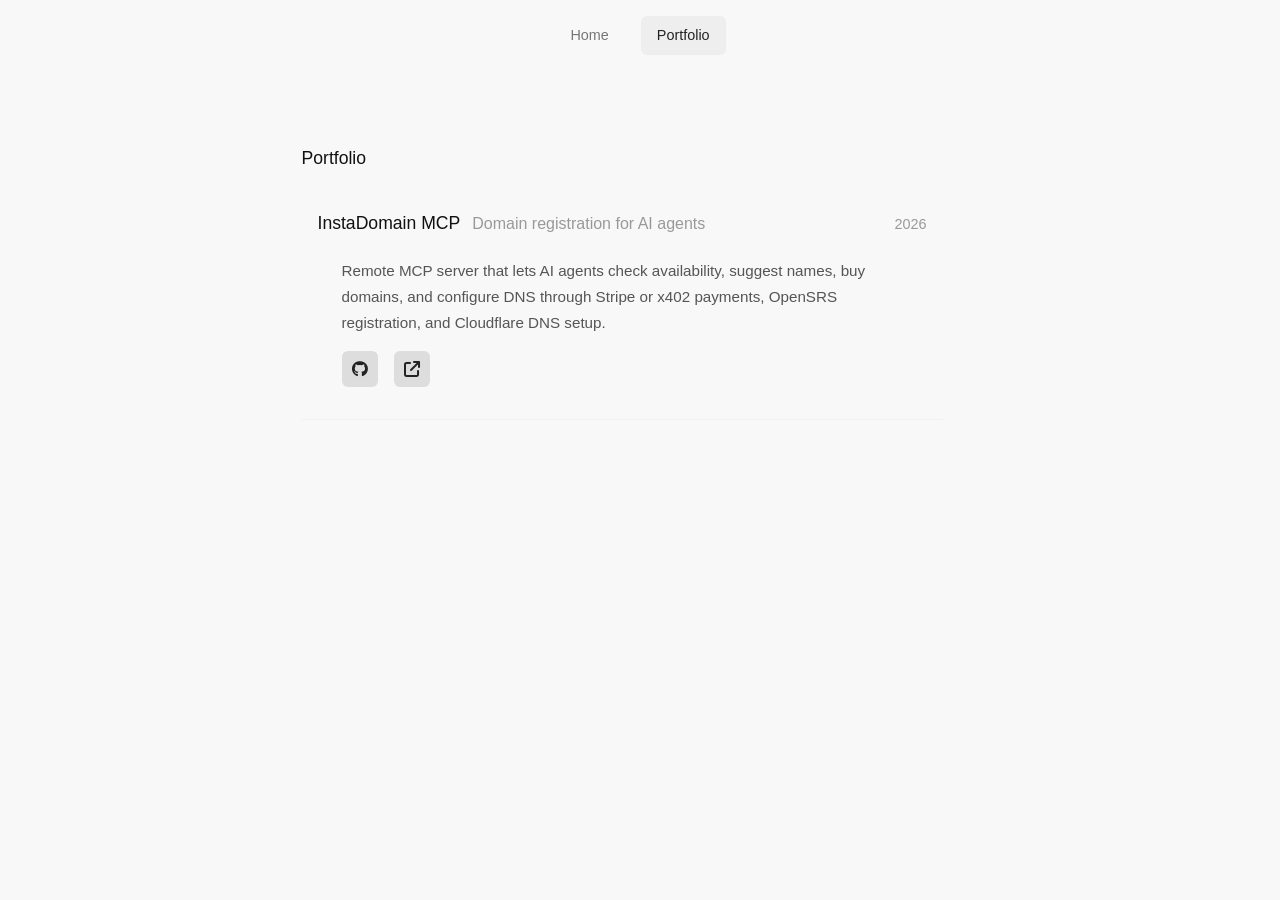
==== projects.html @ 84f339f7 "feat: add portfolio page" ====
<!DOCTYPE html>
<html lang="en">
<head>
    <meta charset="UTF-8">
    <meta name="viewport" content="width=device-width, initial-scale=1.0">
    <title>Portfolio | Nach Dakwale</title>
    <meta name="description" content="A portfolio of projects by Nach Dakwale, including AI, developer products, and payments work.">
    <meta property="og:title" content="Portfolio | Nach Dakwale">
    <meta property="og:description" content="Projects by Nach Dakwale across AI, developer products, and payments.">
    <meta property="og:type" content="website">
    <meta property="og:url" content="https://nachdakwale.com/projects.html">
    <link rel="canonical" href="https://nachdakwale.com/projects.html">
    <link rel="icon" href="data:image/svg+xml,<svg xmlns='http://www.w3.org/2000/svg' viewBox='0 0 100 100'><text y='.9em' font-size='90'>🤖</text></svg>" type="image/svg+xml">
    <link rel="stylesheet" href="styles/main.css">
    <link rel="stylesheet" href="https://cdnjs.cloudflare.com/ajax/libs/font-awesome/6.5.2/css/all.min.css">
</head>
<body>
    <nav class="top-nav" aria-label="Primary navigation">
        <a href="index.html">Home</a>
        <a href="projects.html" class="active">Portfolio</a>
    </nav>

    <main class="container">
        <h1 class="page-title">Portfolio</h1>

        <ul class="project-list">
            <li class="project-item active" data-project-id="instadomain-mcp">
                <button class="project-header" type="button" aria-expanded="true">
                    <span class="project-name">InstaDomain MCP</span>
                    <span class="project-desc">Domain registration for AI agents</span>
                    <span class="project-year">2026</span>
                </button>
                <div class="project-details">
                    <p>
                        Remote MCP server that lets AI agents check availability, suggest names,
                        buy domains, and configure DNS through Stripe or x402 payments, OpenSRS
                        registration, and Cloudflare DNS setup.
                    </p>
                    <div class="project-detail-links">
                        <a class="detail-link" href="https://github.com/nach-dakwale/instadomain-mcp" target="_blank" rel="noopener noreferrer" title="GitHub" aria-label="InstaDomain MCP on GitHub">
                            <i class="fab fa-github"></i>
                        </a>
                        <a class="detail-link" href="https://instadomain.fly.dev/" target="_blank" rel="noopener noreferrer" title="Website" aria-label="InstaDomain website">
                            <i class="fas fa-arrow-up-right-from-square"></i>
                        </a>
                    </div>
                </div>
            </li>
        </ul>
    </main>

    <script src="js/main.js"></script>
</body>
</html>
---- styles/main.css ----
/* Reset and Base Styles */
* {
    margin: 0;
    padding: 0;
    box-sizing: border-box;
}

html {
    font-size: 16px; /* Base font size */
}

body {
    font-family: -apple-system, BlinkMacSystemFont, "Segoe UI", Roboto, Helvetica, Arial, sans-serif, "Apple Color Emoji", "Segoe UI Emoji", "Segoe UI Symbol";
    background-color: #f8f8f8; /* Light grey background like screenshot */
    color: #333; /* Default text color */
    line-height: 1.6;
    padding-top: 80px; /* Space for fixed nav */
}

@keyframes fadeIn {
    from { opacity: 0; transform: translateY(10px); }
    to   { opacity: 1; transform: translateY(0); }
}

@keyframes fadeOut {
    from { opacity: 1; transform: translateY(0); }
    to   { opacity: 0; transform: translateY(-10px); }
}

/* Top Navigation */
.top-nav {
    position: fixed; /* Fixed at top */
    top: 0;
    left: 0;
    width: 100%;
    display: flex;
    justify-content: center; /* Keep nav centered for now */
    padding: 1rem 0; /* Restore original padding */
    background-color: rgba(248, 248, 248, 0.9); /* Semi-transparent background */
    backdrop-filter: blur(5px);
    z-index: 100;
}

.top-nav a {
    text-decoration: none;
    color: #777; /* Lighter grey for inactive nav links */
    padding: 0.5rem 1rem; /* Restore original padding */
    margin: 0 0.5rem;
    border-radius: 6px;
    font-size: 0.9rem;
    transition: background-color 0.2s ease, color 0.2s ease; /* Restore background-color transition */
}

.top-nav a:hover {
    color: #222; /* Darker grey/black on hover */
}

.top-nav a.active {
    background-color: #eee; /* Restore background for active link */
    color: #222; /* Darker text for active link */
}

/* Main container */
.container {
    max-width: 705px; /* Match expanded image cluster with its padding (685px + 2*10px) */
    margin: 2rem auto; 
    padding: 2rem;
    text-align: left; 
    position: relative; 
    left: -18px; /* Shift entire container left further */
}

/* Add fade-out animation for container */
.container.fade-out {
    animation: fadeOut 0.4s ease-in forwards;
}

/* Add fade-in animation for container */
.container.fade-in {
    animation: fadeIn 0.5s ease-out forwards;
    opacity: 0; /* Start transparent */
}

/* Image Cluster - Initial State */
.image-cluster {
    position: relative; 
    height: 145px; 
    width: 210px; /* Increased initial width */
    margin-bottom: 1.5rem; 
    margin-left: 0; /* Revert to left alignment */
    margin-right: 0; /* Revert to left alignment */
    cursor: pointer; 
    padding: 5px; 
    border-radius: 8px; 
    transition: background-color 0.4s ease, padding 0.4s ease, width 0.4s ease;
}

.cluster-img {
    position: absolute;
    /* Final size set initially */
    width: 125px; 
    height: 125px; 
    border-radius: 6px; 
    box-shadow: 0 3px 9px rgba(0,0,0,0.18);
    object-fit: cover;
    transform-origin: center center; 
    /* Animate only transform and opacity for performance */
    transition: transform 0.4s cubic-bezier(0.25, 0.8, 0.25, 1), 
                opacity 0.4s ease; 
    will-change: transform, opacity;
    backface-visibility: hidden; 
    opacity: 0.9; 
    /* Set base left/top - these won't animate */
    left: 0; 
    top: 10px; /* Baseline top */
}

/* Initial scale and transform - Increased horizontal spacing */
.cluster-img.img-1 { transform: scale(0.6) rotate(-12deg) translate(-20px, 20px); z-index: 1; }
.cluster-img.img-2 { transform: scale(0.6) rotate(5deg)   translate(40px, 10px);  z-index: 2; }
.cluster-img.img-3 { transform: scale(0.6) rotate(-6deg)  translate(100px, 30px); z-index: 3; }
.cluster-img.img-4 { transform: scale(0.6) rotate(10deg)  translate(160px, 5px); z-index: 4; } /* Moved up (reduced Y translate) */
.cluster-img.img-5 { transform: scale(0.6) rotate(-8deg)  translate(200px, 40px); z-index: 5; } /* Moved down further */

/* Image Cluster - Expanded State */
.image-cluster.expanded {
    background-color: #eee; 
    padding: 10px; 
    width: 685px; /* Adjusted for 5 images: (5*125) + (6*10) = 625 + 60 = 685px */
    height: 145px; 
    /* margin-left: auto; Ensure the expanded cluster is centered */
    /* margin-right: auto; Ensure the expanded cluster is centered */
    /* position: relative; Added for manual adjustment */
    /* left: -15px; Shift left for better visual centering with nav */
}

.image-cluster.expanded .cluster-img {
    /* Final width/height are already set */
    opacity: 1;
    box-shadow: 0 5px 12px rgba(0,0,0,0.18); 
    /* Calculate final transform: translate to position + scale(1) + rotate(0) */
    /* transition and will-change are already set on the base .cluster-img */
}

/* Final positions defined purely by transform - adjusted for 550px total width */
.image-cluster.expanded .cluster-img.img-1 { transform: translate(10px, 0px)  scale(1) rotate(0deg); } 
.image-cluster.expanded .cluster-img.img-2 { transform: translate(145px, 0px) scale(1) rotate(0deg); } /* 10 + 125 + 10 */
.image-cluster.expanded .cluster-img.img-3 { transform: translate(280px, 0px) scale(1) rotate(0deg); } /* 145 + 125 + 10 */
.image-cluster.expanded .cluster-img.img-4 { transform: translate(415px, 0px) scale(1) rotate(0deg); } /* 280 + 125 + 10 */
.image-cluster.expanded .cluster-img.img-5 { transform: translate(550px, 0px) scale(1) rotate(0deg); } /* 415 + 125 + 10 */

/* Name Heading */
.main-name {
    font-size: 1.0rem; /* Reduced size */
    font-weight: 500; /* Standard weight */
    margin-bottom: 0.5rem; /* Reduced spacing */
    color: #111;
    text-align: left; /* Explicitly left */
}

/* Introduction Text */
.intro-text {
    font-size: 0.95rem; /* Slightly smaller */
    color: #999; /* Lighter grey */
    margin-bottom: 1rem; /* Reduced spacing */
    line-height: 1.6; /* Adjusted line height */
    text-align: left; /* Explicitly left */
}

/* Social Icons */
.social-icons {
    display: flex;
    justify-content: flex-start; /* Align icons to the left */
    gap: 1.2rem; /* Adjusted gap */
}

.social-icons a {
    color: #777; /* Default color for Font Awesome icons */
    font-size: 1.19rem; /* Size for Font Awesome icons */
    transition: color 0.2s ease; /* Keep only color transition */
    display: inline-flex;
    align-items: center;
    text-decoration: none;
    line-height: 1; /* Prevent extra line height */
}

.social-icons a:hover {
    color: #222; /* Hover color for Font Awesome */
    text-decoration: none; /* Ensure no underline on hover */
}

/* Responsive Adjustments */
@media (max-width: 768px) {
    body {
        padding-top: 70px;
    }
    .container {
        padding: 1.5rem;
        margin-top: 1rem;
    }
    .main-name {
        font-size: 2rem; /* Adjusted */
    }
    .intro-text {
        font-size: 0.9rem; /* Adjusted */
    }
    .social-icons {
        gap: 1rem;
    }
    .social-icons a {
        font-size: 1.2rem; 
    }
    .top-nav a {
        padding: 0.4rem 0.8rem;
        font-size: 0.85rem;
    }
}

@media (max-width: 480px) {
     .main-name {
        font-size: 1.8rem; /* Adjusted */
    }
     .intro-text {
        font-size: 0.85rem; /* Adjusted */
    }
}

/* --- Modal Styles --- */

.modal {
    display: none; /* Hidden by default */
    position: fixed;
    z-index: 1000;
    left: 0;
    top: 0;
    width: 100%;
    height: 100%;
    align-items: center;
    justify-content: center;
    background-color: transparent; /* Explicitly transparent */
}

.modal.modal-active {
    display: flex; /* Show modal */
}

.modal-overlay {
    position: fixed;
    left: 0;
    top: 0;
    width: 100%;
    height: 100%;
    background-color: rgba(0, 0, 0, 0.7); /* Dark semi-transparent overlay */
    z-index: 1001;
}

.modal-content {
    position: relative;
    background-color: transparent; /* Ensure transparent */
    margin: auto;
    padding: 0;
    border-radius: 0;
    max-width: 90%;
    max-height: 90%;
    z-index: 1002;
    text-align: center;
    animation: modalFadeIn 0.3s ease-out;
    display: flex;
    flex-direction: column;
    align-items: center;
}

.modal-close {
    display: none; /* Remove close button */
}

.modal-image {
    display: block;
    max-width: 100%;
    max-height: 75vh; 
    margin: 0 auto 10px auto; 
    border-radius: 6px; /* Increased rounding */
    border: none; /* Explicitly remove border */
    box-shadow: none; /* Explicitly remove shadow */
}

.modal-description {
    font-size: 0.85rem; 
    color: #fff; 
    background-color: rgba(0, 0, 0, 0.4); /* Lighter dark background */
    padding: 6px 12px; 
    border-radius: 4px; 
    margin-bottom: 15px; 
    display: inline-block; 
    max-width: 80%; 
}

/* Container for Nav buttons */
.modal-nav-container {
    display: flex;
    justify-content: center;
    gap: 30px; 
    width: 100%;
    flex-shrink: 0; /* Prevent shrinking/growing unexpectedly */
}

.modal-nav {
    position: static; /* Remove absolute positioning */
    transform: none; /* Remove translateY */
    background-color: transparent; /* No background */
    color: #fff; /* White arrow */
    border: none;
    padding: 5px; /* Minimal padding */
    font-size: 24px; /* Keep for reference, but SVG size is controlled below */
    cursor: pointer;
    border-radius: 0;
    transition: color 0.2s ease; 
    z-index: 1003;
}

.modal-nav:hover {
    background-color: transparent; /* Ensure no background on hover */
    color: #ccc; /* Slightly lighter white on hover */
}

/* Keyframe for fade-in */
@keyframes modalFadeIn {
    from { opacity: 0; transform: translateY(-20px); } /* Removed scale */
    to { opacity: 1; transform: translateY(0); }
}


/* Ensure links around images don't add extra style */
.cluster-link {
    display: block; /* Make link take up image space */
    line-height: 0; /* Prevent extra space */
    text-decoration: none;
}

/* Optional: Add slight visual cue on image hover */
.cluster-link:hover .cluster-img {
    /* Example: slight brightness change */
     filter: brightness(1.05);
}

.modal-arrow-svg {
    width: 24px; /* Control SVG size */
    height: 24px;
    display: block; /* Ensure proper layout */
}

/* --- Blog Page Styles --- */

/* Increased specificity */
ul.blog-post-list {
    list-style: none;
    padding: 0;
    margin: 0 0 2rem 0; /* Add some bottom margin */
}

.blog-post-item {
    border-bottom: 1px solid #f0f0f0; 
}

.blog-post-item:last-child {
    border-bottom: none;
}

/* Re-add link class for specificity */
.blog-post-item a.post-link {
    display: block;
    text-decoration: none;
    color: inherit;
    border-radius: 6px;
    transition: background-color 0.2s ease;
    padding: 0.75rem 0; /* Add vertical padding to link */
}

/* Re-add hover style for link */
.blog-post-item a.post-link:hover {
    background-color: #f0f0f0; 
}

.post-header {
    display: flex;
    justify-content: space-between;
    align-items: flex-start;
    cursor: pointer; 
    padding: 0 1rem; /* Remove vertical padding, keep horizontal */
    margin-bottom: 0; 
}

.post-title {
    font-weight: 500; 
    font-size: 1.1rem; 
    color: #111 !important; /* Keep override for now */
    margin-right: 1rem; 
}

.post-date {
    font-size: 0.85rem;
    color: #999; 
    flex-shrink: 0; 
}

/* Restore styling for excerpt on list page */
.post-excerpt {
    font-size: 0.95rem;
    color: #555; 
    line-height: 1.5; 
    margin: 0 1rem 0.25rem 1rem; /* Adjust bottom margin for single line */
    /* Single Line Clamping */
    white-space: nowrap; 
    overflow: hidden;
    text-overflow: ellipsis;
    /* Remove multi-line specific properties */
    /* display: -webkit-box; */ 
    /* -webkit-line-clamp: 1; */
    /* -webkit-box-orient: vertical; */ 
}

/* Remove .post-details hidden/active styles */
/* Remove .post-details p styles */

/* --- Full Blog Post Styles --- */
.blog-post-full {
    margin-bottom: 2rem;
}

.post-full-header {
    border-bottom: 1px solid #eee;
    margin-bottom: 1.5rem;
    padding-bottom: 1rem;
}

.post-full-title {
    font-size: 1.8rem;
    color: #111;
    margin-bottom: 0.5rem;
    font-weight: 600;
}

.post-full-date {
    font-size: 0.9rem;
    color: #777;
    margin: 0;
}

.post-full-content p {
    margin-bottom: 1.25rem;
    line-height: 1.7;
    color: #333;
}

/* Style for back link */
.container > p > a {
    color: #555;
    text-decoration: none;
}
.container > p > a:hover {
    text-decoration: underline;
}

/* --- Work/Projects Page Styles --- */

.page-title {
    font-size: 1.1rem; /* Further reduced size */
    font-weight: 400; /* Normal weight */
    color: #111;
    margin-bottom: 1.8rem; /* Slightly adjusted margin */
    text-align: left;
}

.project-list {
    list-style: none;
    padding: 0;
    margin: 0;
}

.project-item {
    padding: 0.5rem 1rem; /* Restore vertical padding */
    border-bottom: 1px solid #f0f0f0; 
    transition: background-color 0.2s ease; /* Only transition background */
    /* Removed display: grid */
    /* Removed grid-template-rows */
    /* Removed row-gap */
}

.project-item:hover {
    background-color: #f0f0f0; 
    border-radius: 6px; 
}

.project-header {
    display: flex; 
    align-items: baseline; 
    padding: 0; /* Remove padding from header */
    cursor: pointer; 
    width: 100%; 
    border: 0;
    background: transparent;
    font: inherit;
    text-align: left;
    /* Removed grid-row */
}

.project-item:last-child {
    /* No longer needed as base border is removed */
    /* border-bottom: none; */ 
}

.project-name {
    font-weight: 400; /* Match page title weight (Normal) */
    font-size: 1.1rem; /* Match page title size */
    color: #111;
    flex-shrink: 0; 
    margin-right: 0.75rem;
}

.project-desc {
    font-size: 1rem;
    color: #999; 
    margin-right: 1rem;
    white-space: nowrap; 
    overflow: hidden; 
    text-overflow: ellipsis; 
    flex-grow: 1; /* Added to push year to the right */
}

.project-spacer {
    /* Styles commented out or removed */
    display: none; 
}

.project-year {
    font-size: 0.9rem;
    color: #999; 
    flex-shrink: 0; 
    margin-left: 1rem; /* Added left margin for spacing */
}

/* Styles for hidden details section */
.project-details {
    max-height: 0; 
    overflow: hidden; 
    padding: 0 1.5rem; 
    margin-top: 0; 
    transition: max-height 0.35s cubic-bezier(0.4, 0, 0.2, 1), margin-top 0.35s cubic-bezier(0.4, 0, 0.2, 1); /* Smoother timing */
    font-size: 0.95rem;
    color: #555;
    line-height: 1.7;
}

/* Styles for expanded state - controlled by JS adding 'active' class */
/* Removed .project-item.active grid rule */

.project-item.active .project-details {
    max-height: 1000px; /* Restore max-height */
    padding-top: 0.8rem; 
    padding-bottom: 1.5rem;
    margin-top: 0.5rem; /* Restore margin-top */
}

.project-details p {
    margin-bottom: 1rem;
}

.project-detail-links {
    display: flex;
    gap: 1rem;
    flex-wrap: wrap;
}

.detail-link {
    display: inline-flex; /* Use flex to center icon */
    align-items: center; /* Center vertically */
    justify-content: center; /* Center horizontally */
    width: 36px; /* Fixed width */
    height: 36px; /* Fixed height (equal to width for square) */
    background-color: #ddd; 
    color: #222; 
    /* Removed padding */
    border-radius: 6px; /* Slightly more rounding */
    text-decoration: none;
    font-size: 1rem; /* Adjust icon size */
    transition: background-color 0.2s ease, color 0.2s ease;
}

.detail-link:hover {
    background-color: #ccc; 
    color: #000; 
}

/* Style for image-based icons within detail links */
.project-detail-img-icon {
    height: 16px; /* Adjust size as needed */
    width: auto;
    display: block; /* Ensure proper layout */
}

/* Responsive adjustments */
@media (max-width: 600px) {
     /* Restore responsive max-height if needed, though 1000px likely enough */
     /* .project-item.active .project-details { max-height: 1000px; } */
     /* Other responsive rules remain */
     .project-header { 
         flex-wrap: wrap;
     }
    .project-desc {
        white-space: normal; 
        width: 100%;
        margin-top: 0.25rem;
        margin-right: 0;
        order: 3; 
    }
    .project-spacer {
        display: none; 
    }
     .project-name {
        flex-grow: 1; 
    }
    .project-year {
       margin-left: 1rem;
       order: 2; 
    }

    /* --- Mobile Image Cluster Adjustments --- */
    .image-cluster {
        /* Center the smaller initial cluster on mobile */
        margin-left: auto;
        margin-right: auto;
        width: 180px; /* Adjust initial size if needed */
        height: 125px;
    }
    /* Reset initial transforms slightly for tighter mobile cluster */
    .cluster-img.img-1 { transform: scale(0.6) rotate(-12deg) translate(0px, 20px); }
    .cluster-img.img-2 { transform: scale(0.6) rotate(5deg)   translate(40px, 10px); }
    .cluster-img.img-3 { transform: scale(0.6) rotate(-6deg)  translate(80px, 30px); }
    .cluster-img.img-4 { transform: scale(0.6) rotate(10deg)  translate(120px, 5px); }

    /* Prevent expansion and horizontal translation on mobile */
    .image-cluster.expanded {
        width: 180px; /* Keep original width */
        background-color: transparent; /* Don't show hover background */
        padding: 5px; /* Keep original padding */
    }
    .image-cluster.expanded .cluster-img {
        /* Just increase opacity/shadow on hover, keep initial transform */
        opacity: 1;
        box-shadow: 0 5px 12px rgba(0,0,0,0.18);
    }
    .image-cluster.expanded .cluster-img.img-1 { transform: scale(0.6) rotate(-12deg) translate(0px, 20px); } 
    .image-cluster.expanded .cluster-img.img-2 { transform: scale(0.6) rotate(5deg)   translate(40px, 10px); } 
    .image-cluster.expanded .cluster-img.img-3 { transform: scale(0.6) rotate(-6deg)  translate(80px, 30px); } 
    .image-cluster.expanded .cluster-img.img-4 { transform: scale(0.6) rotate(10deg)  translate(120px, 5px); } 
} 

/* Specific styles for elements within the post content */
.post-full-content h2 {
    font-size: 1.4rem;
    font-weight: 600;
    color: #222;
    margin-top: 2.5rem;
    margin-bottom: 1rem;
    border-bottom: 1px solid #eee; /* Subtle separator */
    padding-bottom: 0.3rem;
}

.post-full-content p {
    margin-bottom: 1.2rem;
}

.post-full-content ul,
.post-full-content ol {
    margin-bottom: 1.2rem;
    padding-left: 1.8em; /* More standard indentation */
}

.post-full-content li {
    margin-bottom: 0.5rem;
}

.post-full-content strong {
    font-weight: 600;
    color: #111;
}

.post-full-content a {
    color: #007bff; /* Standard link blue */
    text-decoration: none;
}

.post-full-content a:hover {
    text-decoration: underline;
}

/* Table Styling (moved from inline) */
.post-full-content .comparison-table {
    width: 100%;
    border-collapse: collapse;
    margin: 1.8rem 0;
    font-size: 0.9rem;
    border: 1px solid #ddd; /* Add border around table */
}
.post-full-content .comparison-table th,
.post-full-content .comparison-table td {
    border: 1px solid #ddd;
    padding: 10px 12px; /* Slightly more padding */
    text-align: left;
    vertical-align: top;
}
.post-full-content .comparison-table th {
    background-color: #f5f5f5; /* Slightly lighter header */
    font-weight: 600;
    color: #333;
}
.post-full-content .comparison-table tr:nth-child(even) {
    background-color: #fcfcfc; /* Very subtle striping */
}
.post-full-content .comparison-table ul {
    margin: 0;
    padding-left: 1.2em; /* Indent list items inside table */
    list-style-type: disc; /* Ensure bullets are visible */
}
.post-full-content .comparison-table li {
    margin-bottom: 0.4em;
}
.post-full-content .comparison-table strong {
    font-weight: 600;
    color: inherit; /* Inherit color within table */
}


/* Link back to blog list */
.container > p > a[href="/blog"] { /* More specific selector */
    display: inline-block; /* Allows margin */
    color: #555;
    text-decoration: none;
}

.container > p > a[href="/blog"]:hover {
    text-decoration: underline;
}

/* --- About Page Styles --- */

.about-content p {
    font-size: 0.95rem;
    color: #555;
    line-height: 1.7;
    margin-bottom: 1.2rem;
}

.about-content strong {
    color: #111;
    font-weight: 500;
}

.about-section-title {
    font-size: 1rem;
    font-weight: 500;
    color: #111;
    margin-top: 2rem;
    margin-bottom: 0.8rem;
}

.about-list {
    list-style: none;
    padding: 0;
    margin: 0 0 1.5rem 0;
}

.about-list li {
    font-size: 0.95rem;
    color: #555;
    line-height: 1.7;
    padding: 0.3rem 0;
}

.about-content a {
    color: #555;
    text-decoration: none;
}

.about-content a:hover {
    text-decoration: underline;
    color: #222;
}
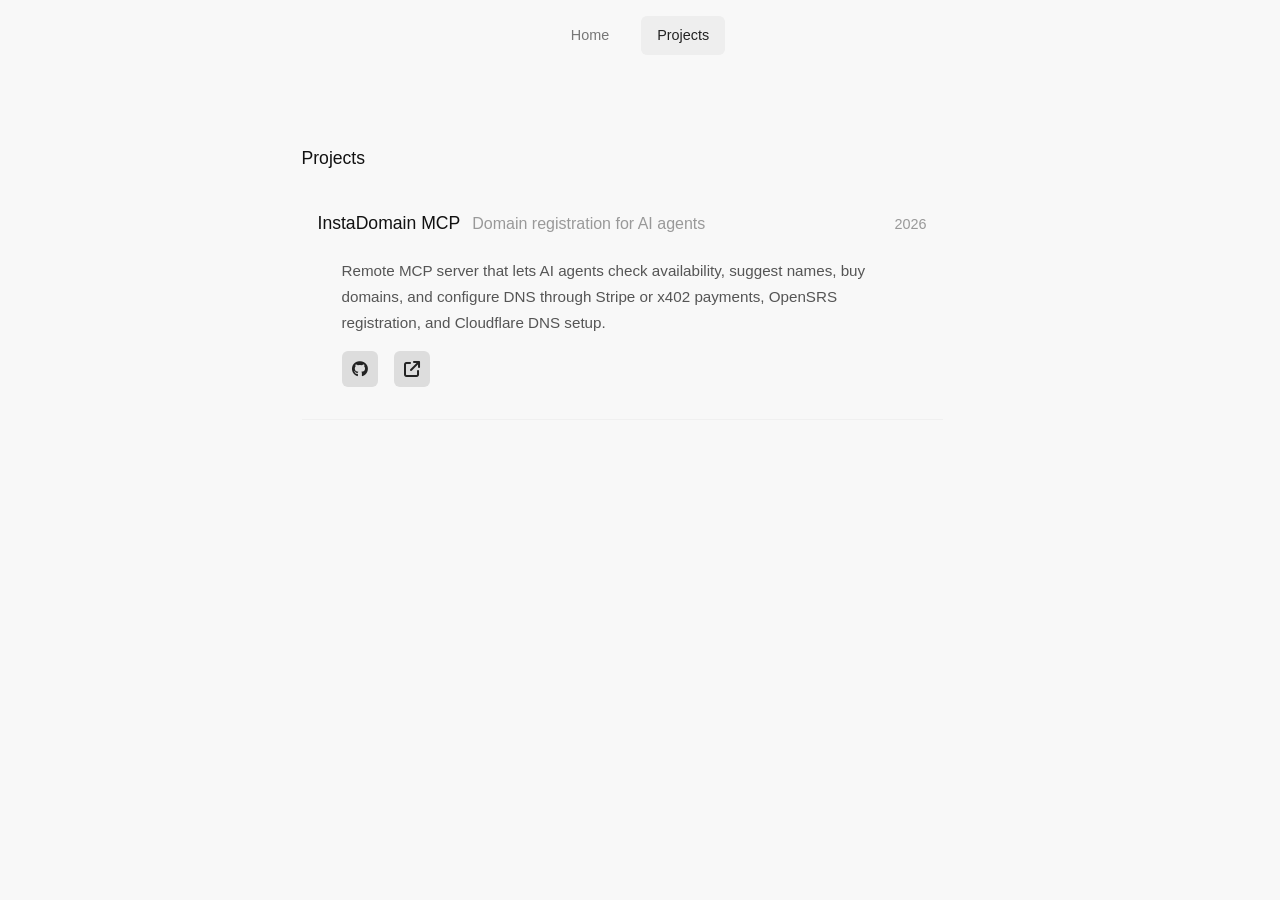
==== commit ccc6a407: "fix: rename portfolio tab to projects" ====
--- a/projects.html
+++ b/projects.html
@@ -3,9 +3,9 @@
 <head>
     <meta charset="UTF-8">
     <meta name="viewport" content="width=device-width, initial-scale=1.0">
-    <title>Portfolio | Nach Dakwale</title>
-    <meta name="description" content="A portfolio of projects by Nach Dakwale, including AI, developer products, and payments work.">
-    <meta property="og:title" content="Portfolio | Nach Dakwale">
+    <title>Projects | Nach Dakwale</title>
+    <meta name="description" content="Projects by Nach Dakwale, including AI, developer products, and payments work.">
+    <meta property="og:title" content="Projects | Nach Dakwale">
     <meta property="og:description" content="Projects by Nach Dakwale across AI, developer products, and payments.">
     <meta property="og:type" content="website">
     <meta property="og:url" content="https://nachdakwale.com/projects.html">
@@ -17,11 +17,11 @@
 <body>
     <nav class="top-nav" aria-label="Primary navigation">
         <a href="index.html">Home</a>
-        <a href="projects.html" class="active">Portfolio</a>
+        <a href="projects.html" class="active">Projects</a>
     </nav>
 
     <main class="container">
-        <h1 class="page-title">Portfolio</h1>
+        <h1 class="page-title">Projects</h1>
 
         <ul class="project-list">
             <li class="project-item active" data-project-id="instadomain-mcp">
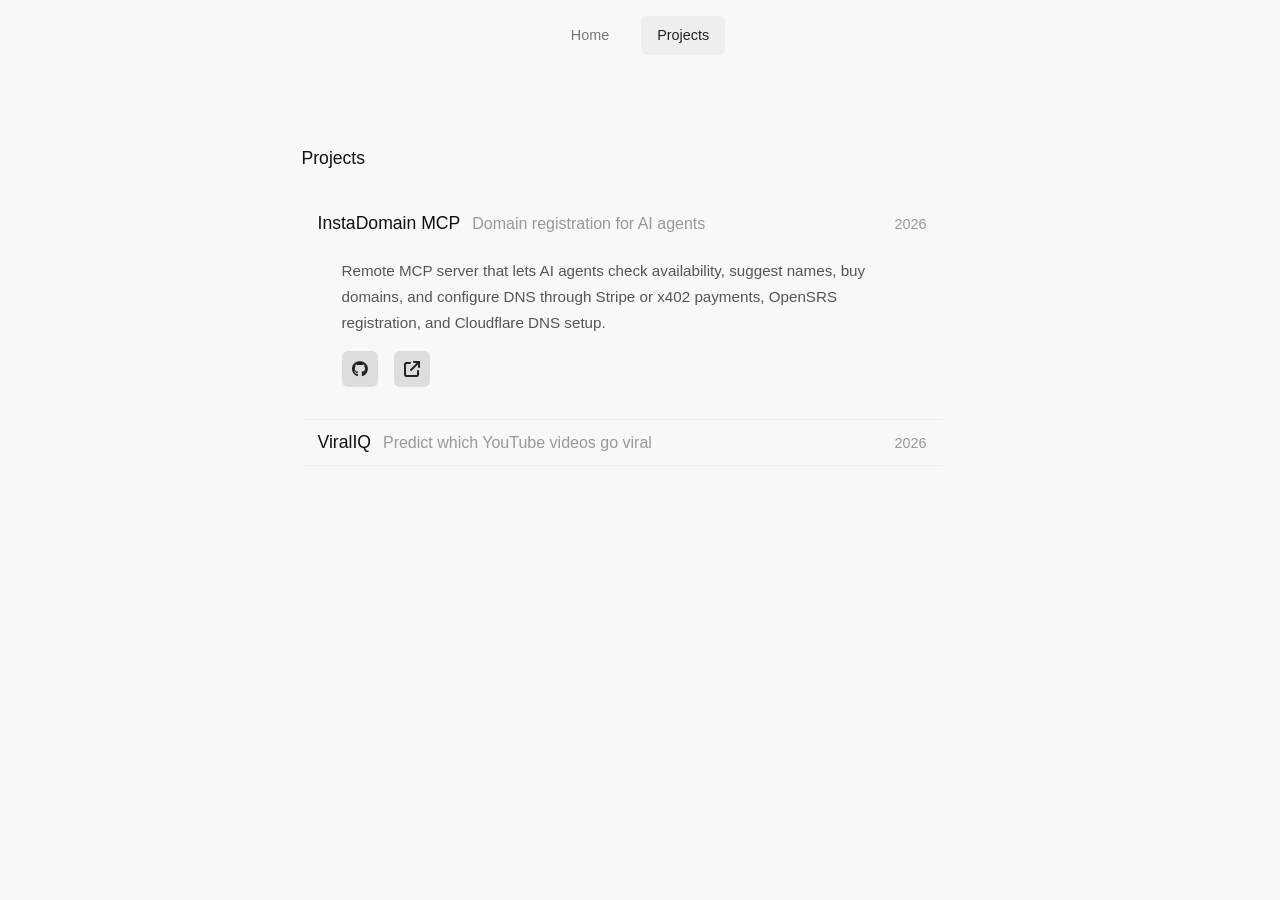
==== commit 2aac0353: "feat: add viraliq project" ====
--- a/projects.html
+++ b/projects.html
@@ -46,6 +46,25 @@
                     </div>
                 </div>
             </li>
+            <li class="project-item" data-project-id="viraliq">
+                <button class="project-header" type="button" aria-expanded="false">
+                    <span class="project-name">ViralIQ</span>
+                    <span class="project-desc">Predict which YouTube videos go viral</span>
+                    <span class="project-year">2026</span>
+                </button>
+                <div class="project-details">
+                    <p>
+                        Prediction game for YouTube virality. Players forecast whether videos will
+                        clear a viral threshold before resolution, with calibration scored by Brier
+                        score.
+                    </p>
+                    <div class="project-detail-links">
+                        <a class="detail-link" href="https://viraliq.nachdakwale.workers.dev/" target="_blank" rel="noopener noreferrer" title="Website" aria-label="ViralIQ website">
+                            <i class="fas fa-arrow-up-right-from-square"></i>
+                        </a>
+                    </div>
+                </div>
+            </li>
         </ul>
     </main>
 
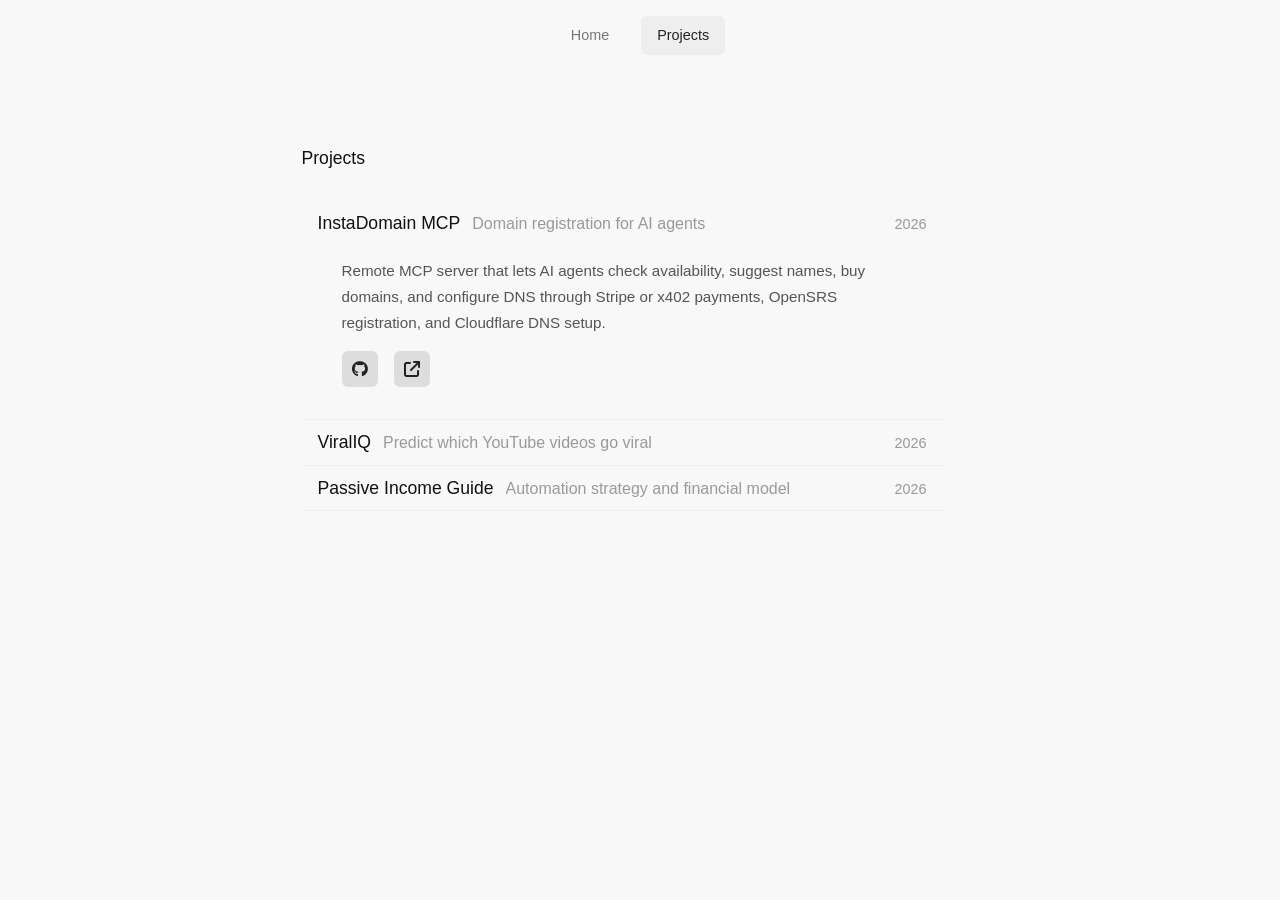
==== commit a186c88a: "Add passive income guide project" ====
--- a/projects.html
+++ b/projects.html
@@ -55,12 +55,29 @@
                 <div class="project-details">
                     <p>
                         Prediction game for YouTube virality. Players forecast whether videos will
-                        clear a viral threshold before resolution, with calibration scored by Brier
-                        score.
+                        clear a viral threshold before resolution and compete on prediction quality.
                     </p>
                     <div class="project-detail-links">
                         <a class="detail-link" href="https://viraliq.nachdakwale.workers.dev/" target="_blank" rel="noopener noreferrer" title="Website" aria-label="ViralIQ website">
                             <i class="fas fa-arrow-up-right-from-square"></i>
+                        </a>
+                    </div>
+                </div>
+            </li>
+            <li class="project-item" data-project-id="passive-income-guide">
+                <button class="project-header" type="button" aria-expanded="false">
+                    <span class="project-name">Passive Income Guide</span>
+                    <span class="project-desc">Automation strategy and financial model</span>
+                    <span class="project-year">2026</span>
+                </button>
+                <div class="project-details">
+                    <p>
+                        Long-form operating guide for evaluating an automation-driven passive income
+                        strategy, including setup notes, cost assumptions, tooling, and risk analysis.
+                    </p>
+                    <div class="project-detail-links">
+                        <a class="detail-link" href="https://docs.google.com/document/d/1-90RdgvQXzDD71fVNjDX3LnrkqDJwUk9moI-05erU8Y/edit?tab=t.0#heading=h.rinllacb4b0f" target="_blank" rel="noopener noreferrer" title="Google Doc" aria-label="Passive Income Guide Google Doc">
+                            <i class="fas fa-file-lines"></i>
                         </a>
                     </div>
                 </div>
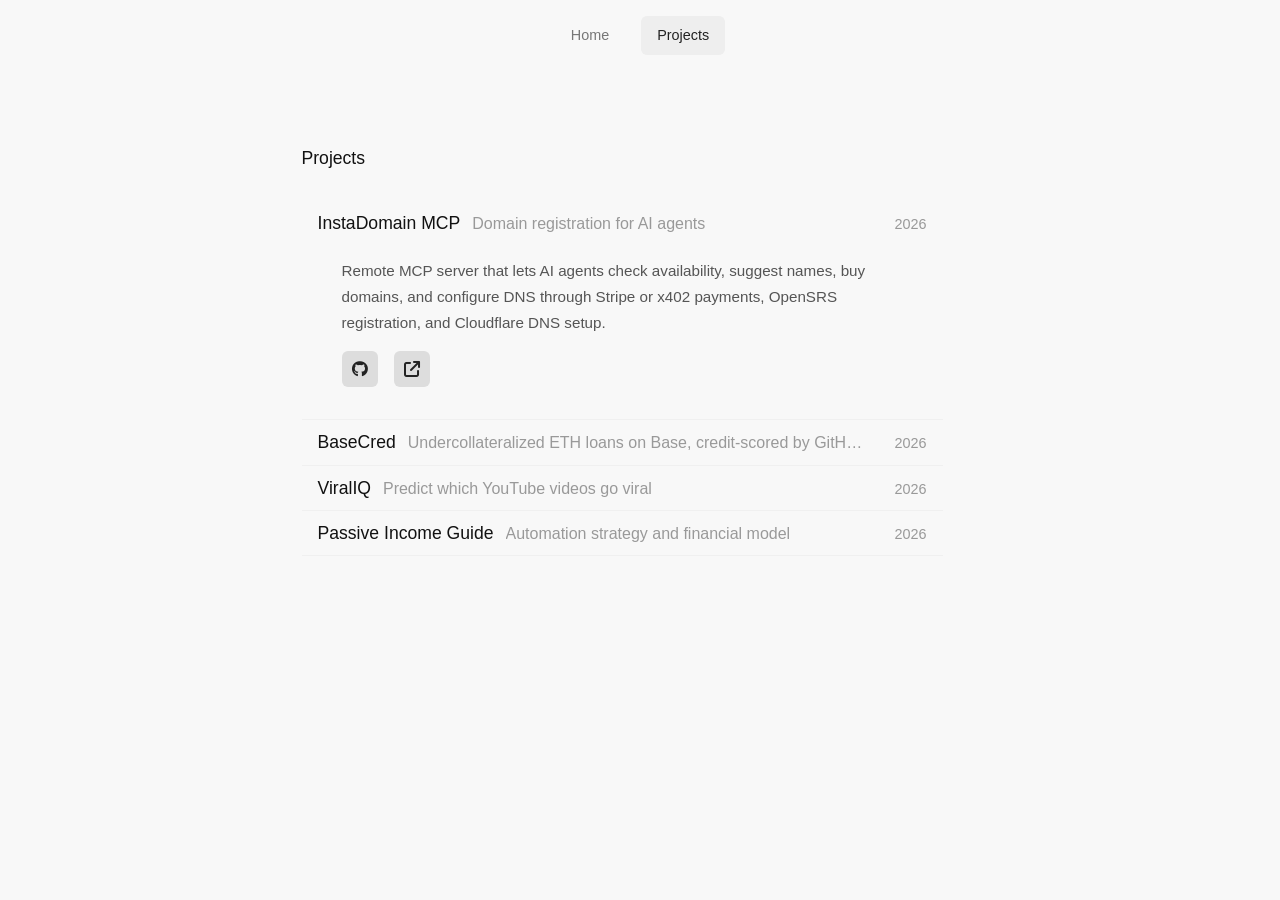
==== commit 3f8e8ee1: "feat: add BaseCred to portfolio Live on Base Sepolia at https://basecred-testnet.nachdakwale.workers" ====
--- a/projects.html
+++ b/projects.html
@@ -46,6 +46,30 @@
                     </div>
                 </div>
             </li>
+            <li class="project-item" data-project-id="basecred">
+                <button class="project-header" type="button" aria-expanded="false">
+                    <span class="project-name">BaseCred</span>
+                    <span class="project-desc">Undercollateralized ETH loans on Base, credit-scored by GitHub reputation</span>
+                    <span class="project-year">2026</span>
+                </button>
+                <div class="project-details">
+                    <p>
+                        Connect a GitHub account, get scored by an on-chain-aware oracle that
+                        reads your public contribution history, and borrow ETH against that
+                        reputation. Identity-bound credit prevents the same GitHub account
+                        from minting fresh wallets to bypass exposure limits. Live on Base
+                        Sepolia as a working demo.
+                    </p>
+                    <div class="project-detail-links">
+                        <a class="detail-link" href="https://github.com/nach-dakwale/basecred" target="_blank" rel="noopener noreferrer" title="GitHub" aria-label="BaseCred on GitHub">
+                            <i class="fab fa-github"></i>
+                        </a>
+                        <a class="detail-link" href="https://basecred-testnet.nachdakwale.workers.dev/dapp" target="_blank" rel="noopener noreferrer" title="Live demo" aria-label="BaseCred live demo">
+                            <i class="fas fa-external-link-alt"></i>
+                        </a>
+                    </div>
+                </div>
+            </li>
             <li class="project-item" data-project-id="viraliq">
                 <button class="project-header" type="button" aria-expanded="false">
                     <span class="project-name">ViralIQ</span>
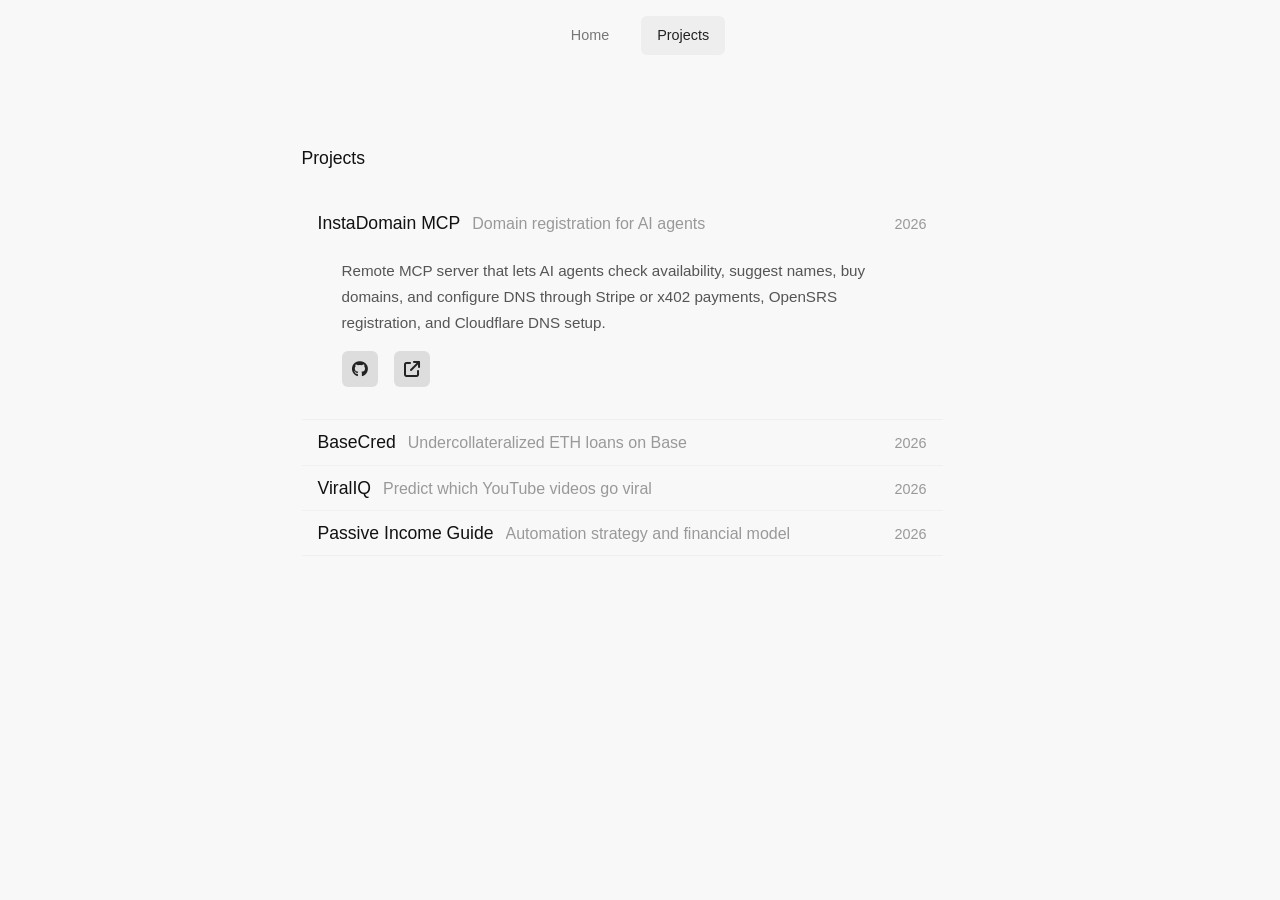
==== commit 08d3726a: "fix: shorten BaseCred description" ====
--- a/projects.html
+++ b/projects.html
@@ -49,7 +49,7 @@
             <li class="project-item" data-project-id="basecred">
                 <button class="project-header" type="button" aria-expanded="false">
                     <span class="project-name">BaseCred</span>
-                    <span class="project-desc">Undercollateralized ETH loans on Base, credit-scored by GitHub reputation</span>
+                    <span class="project-desc">Undercollateralized ETH loans on Base</span>
                     <span class="project-year">2026</span>
                 </button>
                 <div class="project-details">
